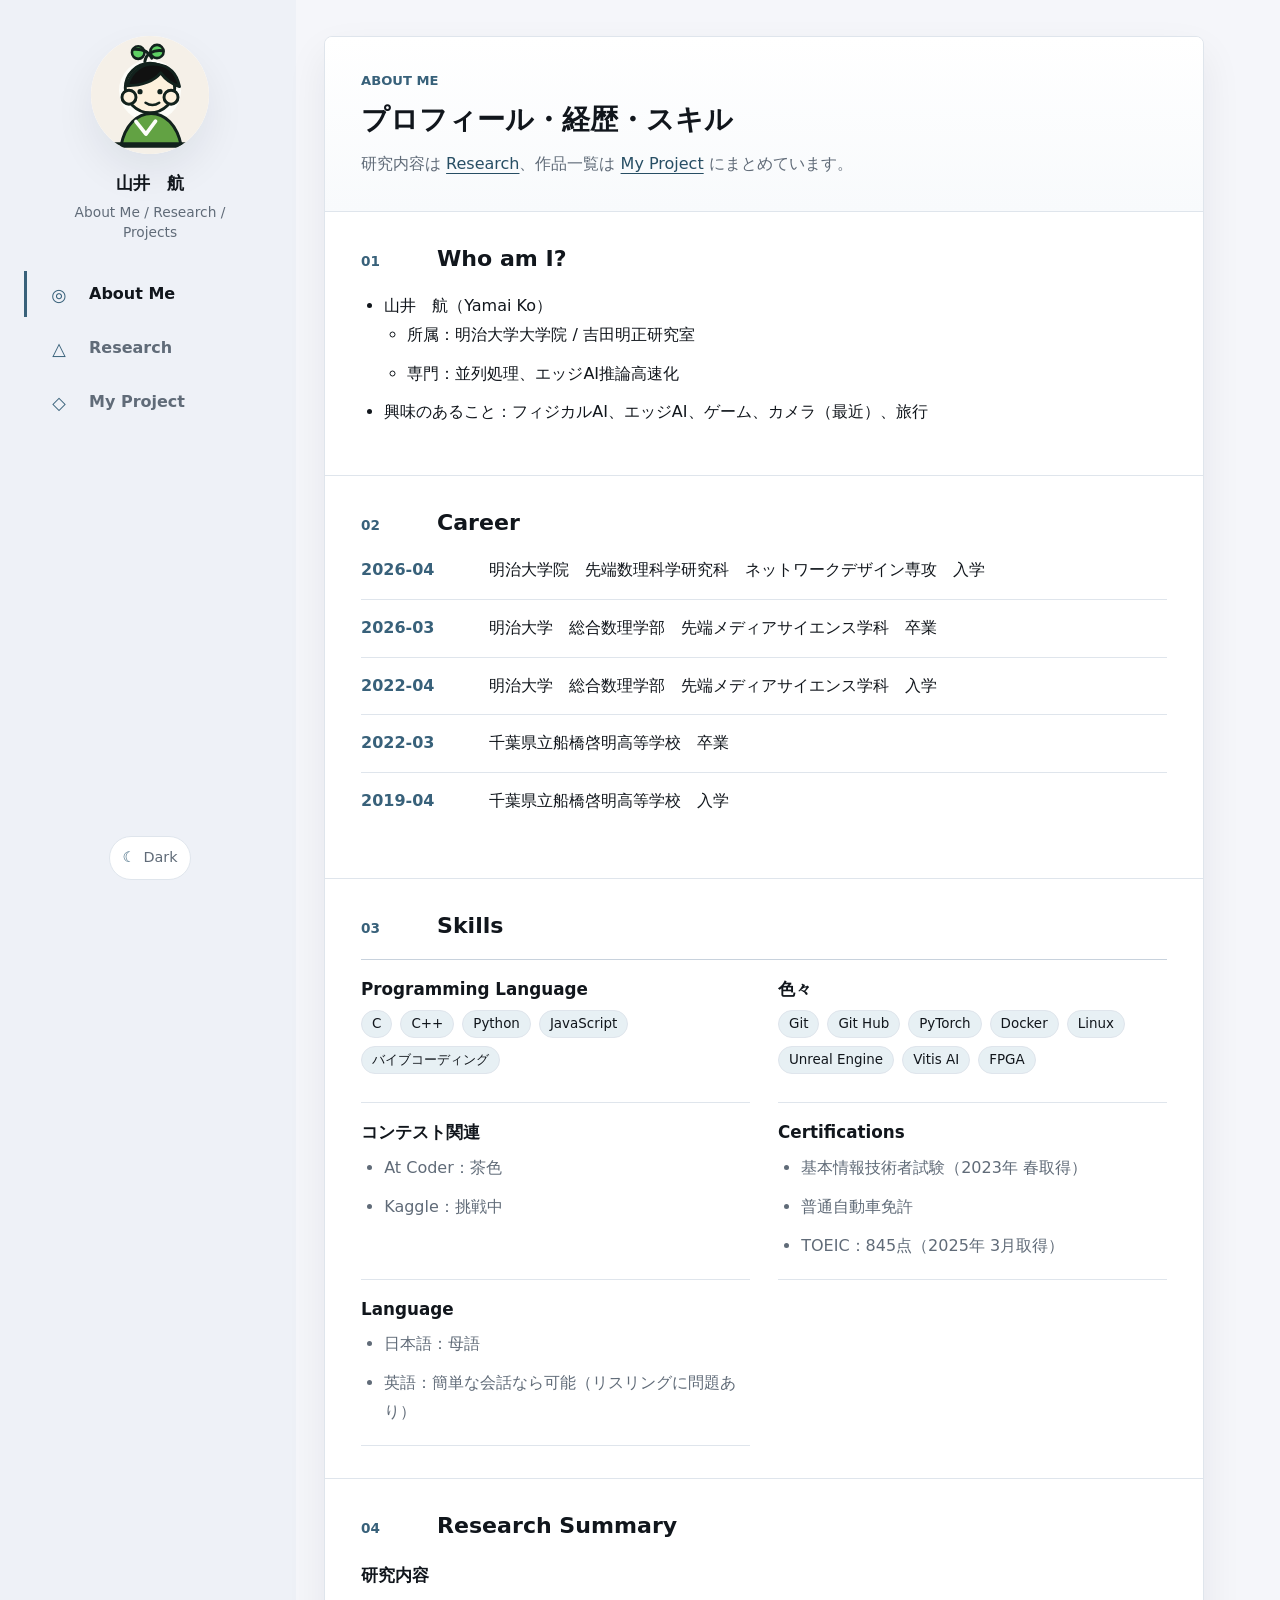
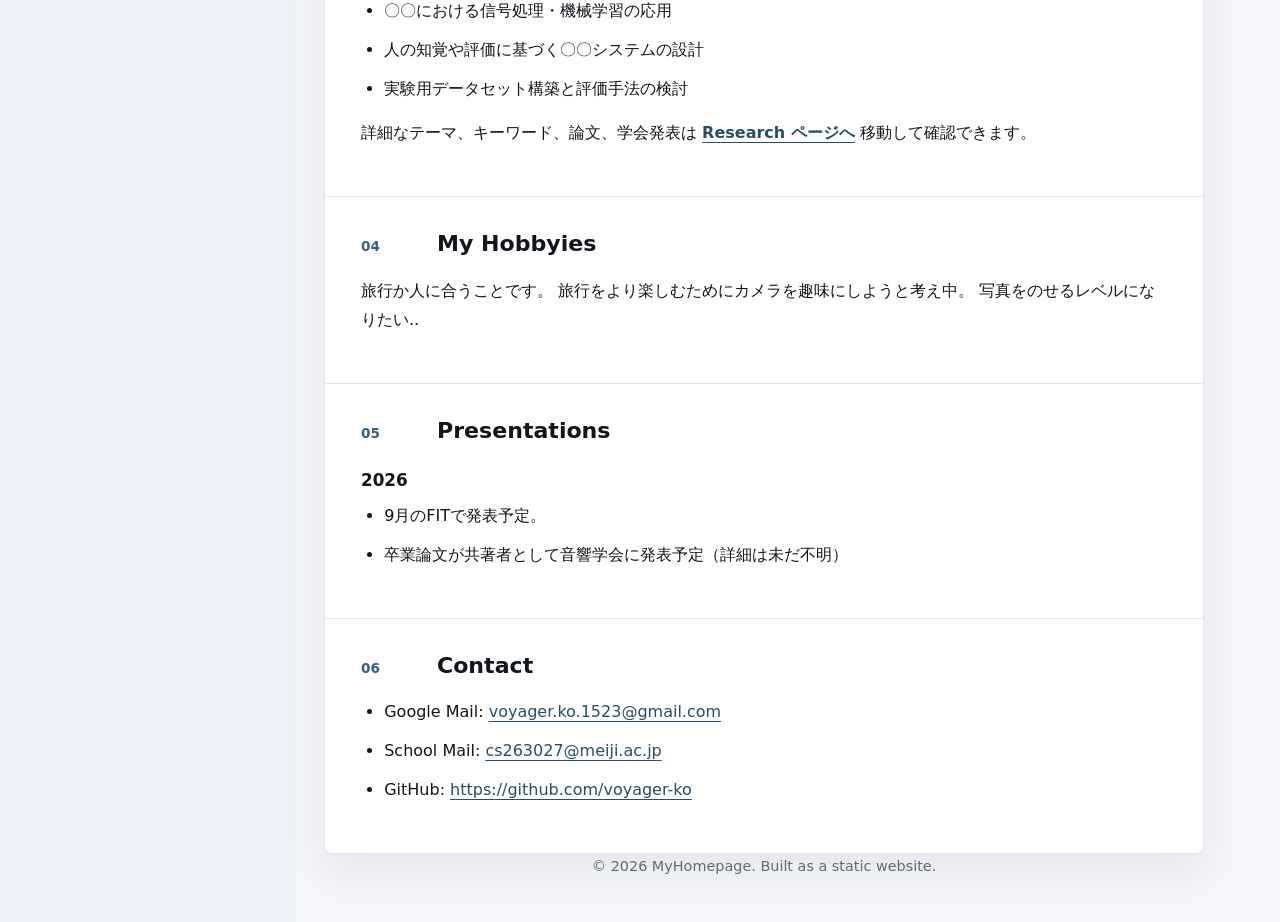
==== index.html @ 7f7b096d "First Commit" ====
<!doctype html>
<html lang="ja">
  <head>
    <meta charset="utf-8" />
    <meta name="viewport" content="width=device-width, initial-scale=1" />
    <title>About Me | MyHomepage</title>
    <meta
      name="description"
      content="プロフィール、経歴、スキル、研究内容をまとめた個人ホームページです。"
    />
    <link rel="stylesheet" href="styles.css" />
  </head>
  <body>
    <div class="site-shell">
      <header class="site-sidebar" id="site-header">
        <a class="brand" href="index.html" aria-label="About Me">
          <img class="avatar" src="assets/avatar.svg" alt="" />
          <span class="brand__name">山井　航</span>
          <span class="brand__note">About Me / Research / Projects</span>
        </a>

        <button class="menu-button" type="button" aria-expanded="false" aria-controls="global-nav">
          <span class="menu-icon" aria-hidden="true"></span>
          <span class="visually-hidden">メニューを開閉</span>
        </button>

        <nav class="global-nav" id="global-nav" aria-label="メインメニュー">
          <a class="nav-link is-active" href="index.html" aria-current="page">
            <span class="nav-icon" aria-hidden="true">◎</span>
            <span>About Me</span>
          </a>
          <a class="nav-link" href="research.html">
            <span class="nav-icon" aria-hidden="true">△</span>
            <span>Research</span>
          </a>
          <a class="nav-link" href="projects.html">
            <span class="nav-icon" aria-hidden="true">◇</span>
            <span>My Project</span>
          </a>
        </nav>

        <button class="theme-toggle" type="button" aria-pressed="false">
          <span class="theme-toggle__icon" aria-hidden="true">☾</span>
          <span>Dark</span>
        </button>
      </header>

      <main class="main-content" id="top">
        <article class="page-panel">
          <header class="page-title">
            <p class="eyebrow">About Me</p>
            <h1>プロフィール・経歴・スキル</h1>
            <p>
              研究内容は <a href="research.html">Research</a>、作品一覧は
              <a href="projects.html">My Project</a> にまとめています。
            </p>
          </header>

          <section id="profile" class="section-block">
            <div class="section-heading">
              <span class="section-number">01</span>
              <h2>Who am I?</h2>
            </div>
            <ul>
              <li>
                山井　航（Yamai Ko）
                <ul>
                  <li>所属：明治大学大学院 / 吉田明正研究室</li>
                  <li>専門：並列処理、エッジAI推論高速化</li>
                </ul>
              </li>
              <li>興味のあること：フィジカルAI、エッジAI、ゲーム、カメラ（最近）、旅行</li>
            </ul>
          </section>

          <section id="career" class="section-block">
            <div class="section-heading">
              <span class="section-number">02</span>
              <h2>Career</h2>
            </div>
            <ol class="timeline">
              <li>
                <time datetime="2026-04">2026-04</time>
                <span>明治大学院　先端数理科学研究科　ネットワークデザイン専攻　入学</span>
              </li>
              <li>
                <time datetime="2026-03">2026-03</time>
                <span>明治大学　総合数理学部　先端メディアサイエンス学科　卒業</span>
              </li>
              <li>
                <time datetime="2022-4">2022-04</time>
                <span>明治大学　総合数理学部　先端メディアサイエンス学科　入学</span>
              </li>
              <li>
                <time datetime="2022-03">2022-03</time>
                <span>千葉県立船橋啓明高等学校　卒業</span>
              </li>
              <li>
                <time datetime="2019-04">2019-04</time>
                <span>千葉県立船橋啓明高等学校　入学</span>
              </li>
            </ol>
          </section>

          <section id="skills" class="section-block">
            <div class="section-heading">
              <span class="section-number">03</span>
              <h2>Skills</h2>
            </div>

            <div class="skill-list">
              <article class="skill-group">
                <h3>Programming Language</h3>
                <p class="tag-list" aria-label="経験したことのあるプログラミング言語">
                  <span>C</span>
                  <span>C++</span>
                  <span>Python</span>
                  <span>JavaScript</span>
                  <span>バイブコーディング</span>
                </p>
              </article>

              <article class="skill-group">
                <h3>色々</h3>
                <p class="tag-list" aria-label="経験したことのあるツールやフレームワーク">
                  <span>Git</span>
                  <span>Git Hub</span>
                  <span>PyTorch</span>
                  <span>Docker</span>
                  <span>Linux</span>
                  <span>Unreal Engine</span>
                  <span>Vitis AI</span>
                  <span>FPGA</span>
                </p>
              </article>

              <article class="skill-group">
                <h3>コンテスト関連</h3>
                <ul class="compact-list">
                  <li>At Coder：茶色</li>
                  <li>Kaggle：挑戦中</li>
                </ul>
              </article>

              <article class="skill-group">
                <h3>Certifications</h3>
                <ul class="compact-list">
                  <li>基本情報技術者試験（2023年 春取得）</li>
                  <li>普通自動車免許</li>
                  <li>TOEIC：845点（2025年 3月取得）</li>
                </ul>
              </article>

              <article class="skill-group">
                <h3>Language</h3>
                <ul class="compact-list">
                  <li>日本語：母語</li>
                  <li>英語：簡単な会話なら可能（リスリングに問題あり）</li>
                </ul>
              </article>
            </div>
          </section>

          <section id="research" class="section-block">
            <div class="section-heading">
              <span class="section-number">04</span>
              <h2>Research Summary</h2>
            </div>

            <h3>研究内容</h3>
            <ul>
              <li>〇〇における信号処理・機械学習の応用</li>
              <li>人の知覚や評価に基づく〇〇システムの設計</li>
              <li>実験用データセット構築と評価手法の検討</li>
            </ul>
            <p>
              詳細なテーマ、キーワード、論文、学会発表は
              <a class="text-button" href="research.html">Research ページへ</a>
              移動して確認できます。
            </p>
          </section>

          <section id="hobby" class="section-block">
            <div class="section-heading">
              <span class="section-number">04</span>
              <h2>My Hobbyies</h2>
            </div>
            旅行か人に合うことです。
            旅行をより楽しむためにカメラを趣味にしようと考え中。
            写真をのせるレベルになりたい..
            </p>
          </section>

          <section id="presentations" class="section-block">
            <div class="section-heading">
              <span class="section-number">05</span>
              <h2>Presentations</h2>
            </div>

            <h3>2026</h3>
            <ul>
              <li>
              9月のFITで発表予定。
              </li>
              <li>
              卒業論文が共著者として音響学会に発表予定（詳細は未だ不明）
              </li>
            </ul>
          </section>

          <section id="contact" class="section-block">
            <div class="section-heading">
              <span class="section-number">06</span>
              <h2>Contact</h2>
            </div>
            <ul>
              <li>Google Mail: <a href="mailto:your-name@example.com">voyager.ko.1523@gmail.com</a></li>
              <li>School Mail: <a href="mailto:your-name@example.com">cs263027@meiji.ac.jp</a></li>
              <li>GitHub: <a href="#">https://github.com/voyager-ko</a></li>
            </ul>
          </section>
        </article>

        <footer class="site-footer">
          <p>© 2026 MyHomepage. Built as a static website.</p>
        </footer>
      </main>
    </div>

    <script src="script.js"></script>
  </body>
</html>
---- styles.css ----
:root {
  color-scheme: light;
  --bg: #f5f6fa;
  --sidebar: #eef1f7;
  --surface: #ffffff;
  --surface-soft: #f8fafc;
  --text: #11161c;
  --muted: #606b78;
  --border: #dfe5ec;
  --border-strong: #c8d2dd;
  --accent: #38617a;
  --accent-soft: #e7f0f4;
  --link: #274e64;
  --shadow: 0 18px 42px rgba(20, 32, 46, 0.07);
}

:root[data-theme="dark"] {
  color-scheme: dark;
  --bg: #171b20;
  --sidebar: #20252c;
  --surface: #252b33;
  --surface-soft: #20262d;
  --text: #f2f5f7;
  --muted: #acb6c2;
  --border: #3a444f;
  --border-strong: #526170;
  --accent: #8dbbd5;
  --accent-soft: #263947;
  --link: #bfdfef;
  --shadow: 0 18px 42px rgba(0, 0, 0, 0.25);
}

* {
  box-sizing: border-box;
}

html {
  scroll-behavior: smooth;
}

body {
  margin: 0;
  min-height: 100vh;
  background:
    linear-gradient(90deg, var(--sidebar) 0 296px, transparent 296px),
    var(--bg);
  color: var(--text);
  font-family:
    system-ui,
    -apple-system,
    BlinkMacSystemFont,
    "Segoe UI",
    "Yu Gothic",
    "Hiragino Kaku Gothic ProN",
    sans-serif;
  font-size: 16px;
  line-height: 1.8;
}

a {
  color: var(--link);
  text-decoration: underline;
  text-decoration-thickness: 0.08em;
  text-underline-offset: 0.22em;
}

a:hover {
  color: var(--accent);
}

img {
  display: block;
  max-width: 100%;
}

.site-shell {
  display: grid;
  grid-template-columns: 252px minmax(0, 1fr);
  gap: 48px;
  width: min(1240px, calc(100% - 48px));
  margin: 0 auto;
  padding: 36px 0 28px;
}

.site-sidebar {
  position: sticky;
  top: 28px;
  align-self: start;
  min-height: calc(100vh - 56px);
  display: flex;
  flex-direction: column;
  gap: 28px;
}

.brand {
  display: grid;
  justify-items: center;
  gap: 8px;
  color: var(--text);
  text-align: center;
  text-decoration: none;
}

.avatar {
  width: 118px;
  height: 118px;
  border-radius: 50%;
  background: var(--surface);
  box-shadow: var(--shadow);
}

.brand__name {
  margin-top: 10px;
  font-size: 1.08rem;
  font-weight: 800;
  line-height: 1.35;
}

.brand__note {
  max-width: 190px;
  color: var(--muted);
  font-size: 0.86rem;
  line-height: 1.45;
}

.global-nav {
  display: grid;
  gap: 8px;
}

.nav-link {
  display: grid;
  grid-template-columns: 32px minmax(0, 1fr);
  align-items: center;
  gap: 12px;
  min-height: 46px;
  padding: 4px 18px;
  border-left: 3px solid transparent;
  color: var(--muted);
  font-weight: 650;
  text-decoration: none;
}

.nav-link:hover,
.nav-link:focus-visible {
  color: var(--text);
}

.nav-link.is-active {
  border-left-color: var(--accent);
  color: var(--text);
}

.nav-icon {
  display: grid;
  place-items: center;
  width: 28px;
  height: 28px;
  color: var(--accent);
  font-size: 1.1rem;
}

.theme-toggle,
.menu-button {
  border: 1px solid var(--border);
  background: var(--surface);
  color: var(--text);
  cursor: pointer;
  font: inherit;
}

.theme-toggle {
  display: inline-flex;
  align-items: center;
  justify-content: center;
  gap: 8px;
  width: fit-content;
  margin: auto auto 0;
  padding: 8px 12px;
  border-radius: 999px;
  color: var(--muted);
  font-size: 0.9rem;
}

.theme-toggle__icon {
  color: var(--accent);
}

.menu-button {
  display: none;
  place-items: center;
  width: 44px;
  height: 44px;
  border-radius: 8px;
}

.menu-icon,
.menu-icon::before,
.menu-icon::after {
  display: block;
  width: 22px;
  height: 2px;
  background: currentColor;
  content: "";
}

.menu-icon {
  position: relative;
}

.menu-icon::before,
.menu-icon::after {
  position: absolute;
  left: 0;
}

.menu-icon::before {
  top: -7px;
}

.menu-icon::after {
  top: 7px;
}

.main-content {
  min-width: 0;
}

.page-panel {
  max-width: 880px;
  background: var(--surface);
  border: 1px solid var(--border);
  border-radius: 8px;
  box-shadow: var(--shadow);
  overflow: hidden;
}

.page-title {
  padding: 32px 36px;
  border-bottom: 1px solid var(--border);
  background:
    linear-gradient(180deg, var(--surface) 0%, var(--surface-soft) 100%);
}

.eyebrow {
  margin: 0 0 8px;
  color: var(--accent);
  font-size: 0.82rem;
  font-weight: 800;
  letter-spacing: 0;
  text-transform: uppercase;
}

.page-title h1 {
  margin: 0;
  font-size: 1.75rem;
  line-height: 1.35;
}

.page-title p:last-child {
  max-width: 680px;
  margin: 12px 0 0;
  color: var(--muted);
}

.section-block {
  padding: 32px 36px;
  scroll-margin-top: 24px;
}

.section-block + .section-block {
  border-top: 1px solid var(--border);
}

.section-heading {
  display: grid;
  grid-template-columns: 58px minmax(0, 1fr);
  align-items: baseline;
  gap: 18px;
  margin-bottom: 18px;
}

.section-number {
  color: var(--accent);
  font-size: 0.85rem;
  font-weight: 850;
  text-transform: uppercase;
}

h1,
h2,
h3 {
  color: var(--text);
  line-height: 1.35;
}

h2 {
  margin: 0;
  font-size: 1.38rem;
}

h3 {
  margin: 24px 0 10px;
  font-size: 1.05rem;
}

p,
ul,
ol {
  margin-top: 0;
}

ul,
ol {
  padding-left: 1.45rem;
}

li + li {
  margin-top: 10px;
}

.timeline {
  display: grid;
  gap: 0;
  padding-left: 0;
  list-style: none;
}

.timeline li {
  display: grid;
  grid-template-columns: 112px minmax(0, 1fr);
  gap: 16px;
  margin: 0;
  padding: 14px 0;
  border-top: 1px solid var(--border);
}

.timeline li:first-child {
  border-top: 0;
  padding-top: 0;
}

.timeline time {
  color: var(--accent);
  font-weight: 800;
}

.tag-list {
  display: flex;
  flex-wrap: wrap;
  gap: 8px;
  padding: 0;
}

.tag-list span {
  display: inline-flex;
  align-items: center;
  min-height: 28px;
  padding: 2px 10px;
  border: 1px solid var(--border);
  border-radius: 999px;
  background: var(--accent-soft);
  color: var(--text);
  font-size: 0.84rem;
  line-height: 1.35;
}

.skill-list {
  display: grid;
  grid-template-columns: repeat(2, minmax(0, 1fr));
  gap: 0 28px;
  border-top: 1px solid var(--border-strong);
}

.skill-group {
  padding: 18px 0;
  border-bottom: 1px solid var(--border);
}

.skill-group h3 {
  margin-top: 0;
}

.skill-group p {
  margin-bottom: 0;
  color: var(--muted);
}

.skill-group .tag-list {
  margin-bottom: 10px;
}

.compact-list {
  margin-bottom: 0;
}

.compact-list li {
  color: var(--muted);
}

.text-button {
  font-weight: 800;
}

.research-grid {
  display: grid;
  grid-template-columns: repeat(3, minmax(0, 1fr));
  gap: 14px;
  margin-top: 20px;
}

.research-card {
  padding: 16px 0 0;
  border-top: 1px solid var(--border-strong);
}

.research-card h3 {
  margin-top: 0;
}

.research-card p {
  margin-bottom: 0;
  color: var(--muted);
}

.research-list {
  display: grid;
  gap: 0;
  padding-left: 0;
  list-style: none;
  border-top: 1px solid var(--border-strong);
}

.research-list li {
  display: grid;
  grid-template-columns: 180px minmax(0, 1fr);
  gap: 18px;
  margin: 0;
  padding: 16px 0;
  border-bottom: 1px solid var(--border);
}

.research-list strong {
  color: var(--text);
}

.research-list span {
  color: var(--muted);
}

.research-accordion-list {
  display: grid;
  gap: 14px;
}

.research-accordion {
  border: 1px solid var(--border-strong);
  border-left: 4px solid var(--accent);
  border-radius: 8px;
  background: var(--surface);
  overflow: hidden;
}

.research-accordion summary {
  display: grid;
  grid-template-columns: minmax(0, 1fr) 34px;
  align-items: center;
  gap: 16px;
  min-height: 88px;
  padding: 18px 20px;
  cursor: pointer;
  list-style: none;
}

.research-accordion summary::-webkit-details-marker {
  display: none;
}

.research-accordion[open] summary {
  border-bottom: 1px solid var(--border);
  background: var(--surface-soft);
}

.research-accordion__label {
  display: block;
  margin-bottom: 6px;
  color: var(--accent);
  font-size: 0.82rem;
  font-weight: 850;
  text-transform: uppercase;
}

.research-accordion__title {
  display: block;
  color: var(--text);
  font-size: 1.18rem;
  font-weight: 850;
  line-height: 1.35;
}

.research-accordion__icon {
  position: relative;
  width: 30px;
  height: 30px;
  border: 1px solid var(--border);
  border-radius: 50%;
  background: var(--surface);
}

.research-accordion__icon::before,
.research-accordion__icon::after {
  position: absolute;
  top: 50%;
  left: 50%;
  width: 12px;
  height: 2px;
  background: var(--accent);
  content: "";
  transform: translate(-50%, -50%);
}

.research-accordion__icon::after {
  transform: translate(-50%, -50%) rotate(90deg);
}

.research-accordion[open] .research-accordion__icon::after {
  opacity: 0;
}

.research-accordion__body {
  padding: 20px;
}

.research-accordion__body > p {
  color: var(--muted);
}

.research-detail-section {
  padding: 18px 0;
}

.research-detail-section:first-child {
  padding-top: 0;
}

.research-detail-section + .research-detail-section {
  border-top: 1px solid var(--border);
}

.research-detail-section h3 {
  margin-top: 0;
  color: var(--accent);
  font-size: 1rem;
}

.research-detail-section h4 {
  margin: 18px 0 8px;
  color: var(--text);
  font-size: 0.96rem;
  line-height: 1.45;
}

.research-detail-section h3 + h4 {
  margin-top: 4px;
}

.research-detail-section p,
.research-detail-section li {
  color: var(--muted);
}

.research-detail-section p + p {
  margin-top: 10px;
}

.research-detail-section .tag-list {
  margin-bottom: 0;
}

.research-meta {
  display: grid;
  gap: 0;
  margin: 18px 0 0;
}

.research-meta div {
  display: grid;
  grid-template-columns: 96px minmax(0, 1fr);
  gap: 16px;
  padding: 12px 0;
  border-top: 1px solid var(--border);
}

.research-meta dt {
  color: var(--text);
  font-weight: 800;
}

.research-meta dd {
  margin: 0;
  color: var(--muted);
}

.project-index {
  border-top: 1px solid var(--border-strong);
}

.project-row {
  display: grid;
  grid-template-columns: minmax(0, 1fr) auto;
  align-items: center;
  gap: 24px;
  padding: 20px 0;
  border-bottom: 1px solid var(--border);
}

.project-row h3,
.project-detail h3 {
  margin-top: 0;
}

.project-row p,
.project-detail p {
  margin-bottom: 0;
  color: var(--muted);
}

.detail-button {
  display: inline-flex;
  align-items: center;
  justify-content: center;
  min-height: 38px;
  padding: 6px 14px;
  border: 1px solid var(--accent);
  border-radius: 999px;
  color: var(--accent);
  font-size: 0.9rem;
  font-weight: 750;
  text-decoration: none;
  white-space: nowrap;
}

.detail-button:hover {
  background: var(--accent);
  color: var(--surface);
}

.project-detail {
  padding: 24px 0;
  border-top: 1px solid var(--border);
  scroll-margin-top: 24px;
}

.project-detail:first-of-type {
  border-top-color: var(--border-strong);
}

.project-kicker {
  margin-bottom: 8px;
  color: var(--accent) !important;
  font-size: 0.82rem;
  font-weight: 800;
}

.project-detail .tag-list {
  margin: 16px 0 0;
}

.project-actions {
  display: flex;
  flex-wrap: wrap;
  gap: 16px;
  margin-top: 14px;
}

.site-footer {
  max-width: 880px;
  color: var(--muted);
  font-size: 0.9rem;
  text-align: center;
}

.visually-hidden {
  position: absolute;
  width: 1px;
  height: 1px;
  padding: 0;
  overflow: hidden;
  clip: rect(0, 0, 0, 0);
  white-space: nowrap;
  border: 0;
}

@media (max-width: 900px) {
  body {
    background: var(--bg);
  }

  .site-shell {
    display: block;
    width: min(760px, calc(100% - 28px));
    padding-top: 24px;
  }

  .site-sidebar {
    position: relative;
    top: auto;
    min-height: auto;
    display: grid;
    grid-template-columns: minmax(0, 1fr) 44px;
    gap: 16px;
    margin-bottom: 20px;
  }

  .brand {
    grid-template-columns: 76px minmax(0, 1fr);
    justify-items: start;
    align-items: center;
    text-align: left;
  }

  .avatar {
    grid-row: span 2;
    width: 76px;
    height: 76px;
  }

  .brand__name {
    margin-top: 0;
  }

  .brand__note {
    max-width: none;
  }

  .menu-button {
    display: grid;
    justify-self: end;
    margin-top: 8px;
  }

  .global-nav,
  .theme-toggle {
    grid-column: 1 / -1;
  }

  .global-nav {
    display: none;
    padding-top: 12px;
    border-top: 1px solid var(--border);
  }

  .site-sidebar.is-open .global-nav {
    display: grid;
  }

  .theme-toggle {
    margin: 0;
  }
}

@media (max-width: 560px) {
  body {
    font-size: 15px;
  }

  .site-shell {
    width: min(100% - 20px, 520px);
    padding-top: 16px;
  }

  .page-title,
  .section-block {
    padding: 24px 18px;
  }

  .page-title h1 {
    font-size: 1.42rem;
  }

  .section-heading {
    grid-template-columns: 1fr;
    gap: 2px;
  }

  .timeline li,
  .project-row,
  .research-list li,
  .research-meta div {
    grid-template-columns: 1fr;
    gap: 10px;
  }

  .research-grid {
    grid-template-columns: 1fr;
  }

  .skill-list {
    grid-template-columns: 1fr;
  }

  .detail-button {
    justify-self: start;
  }
}
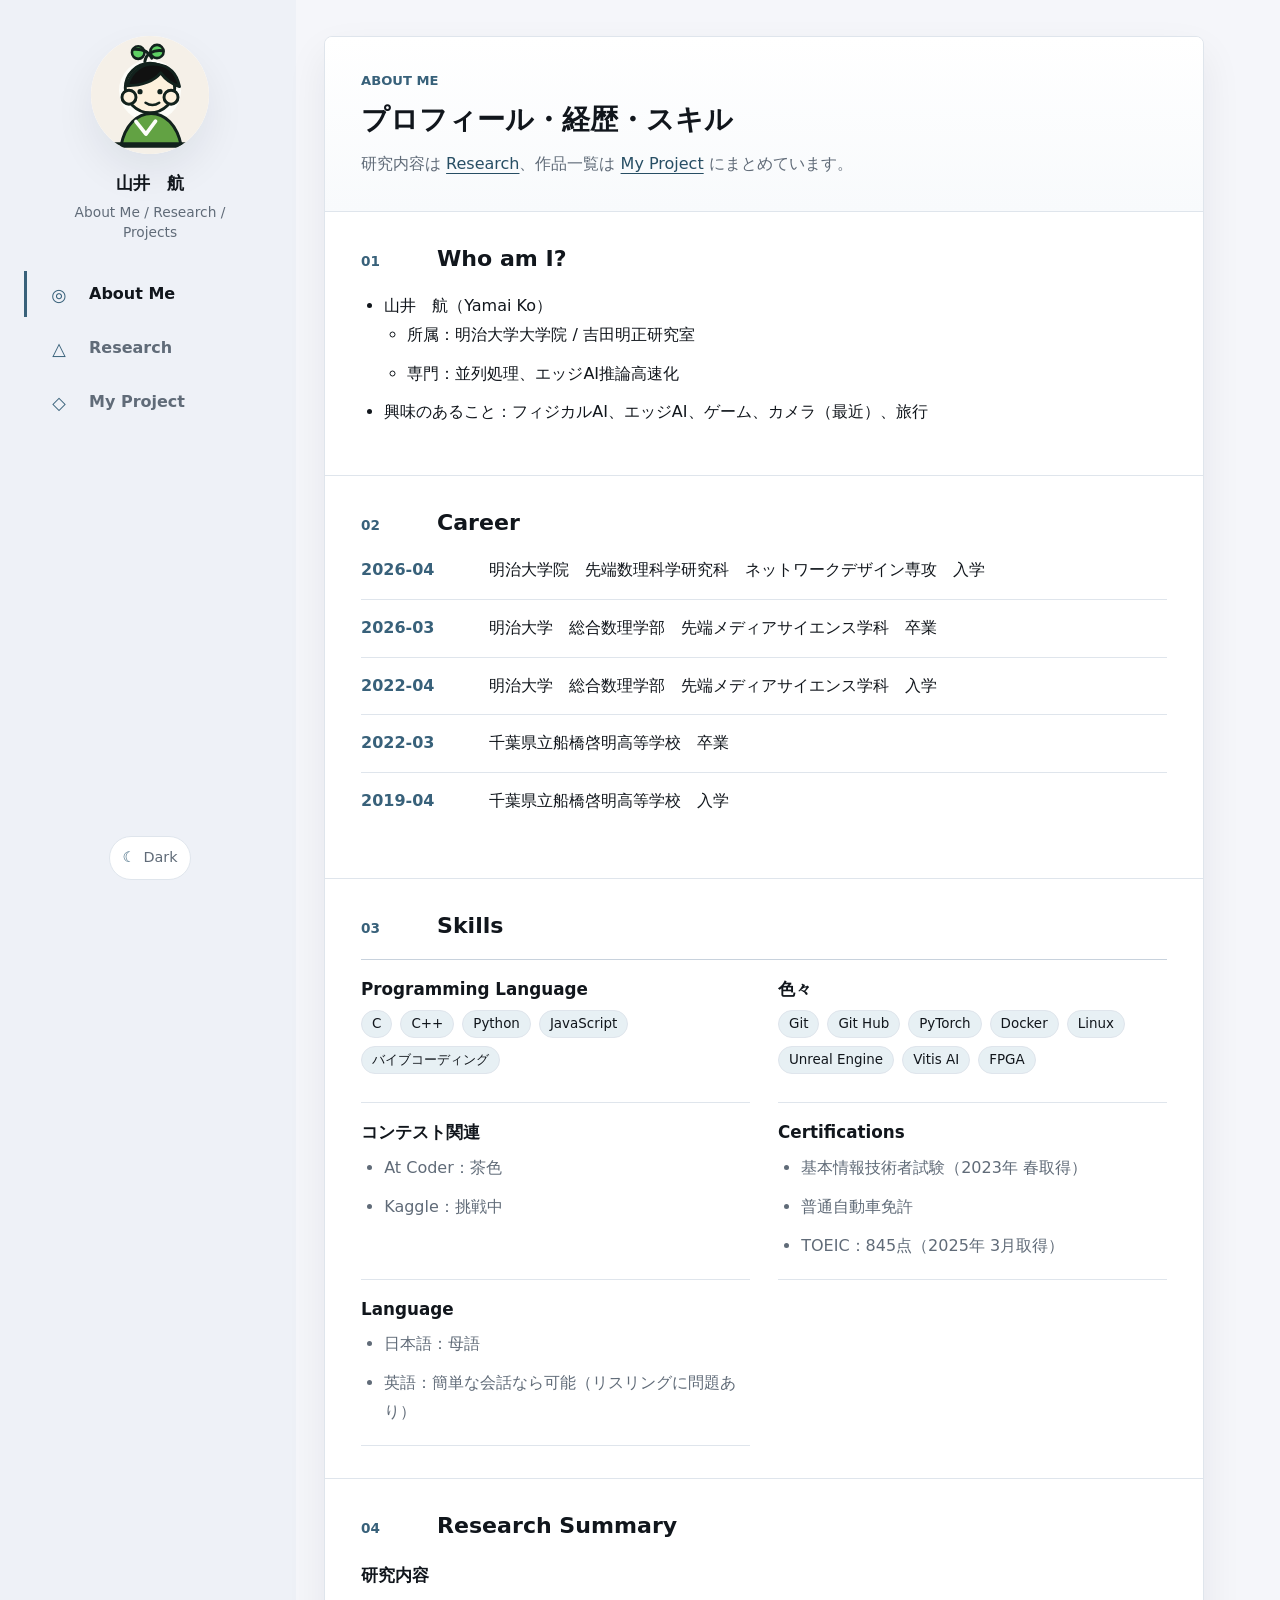
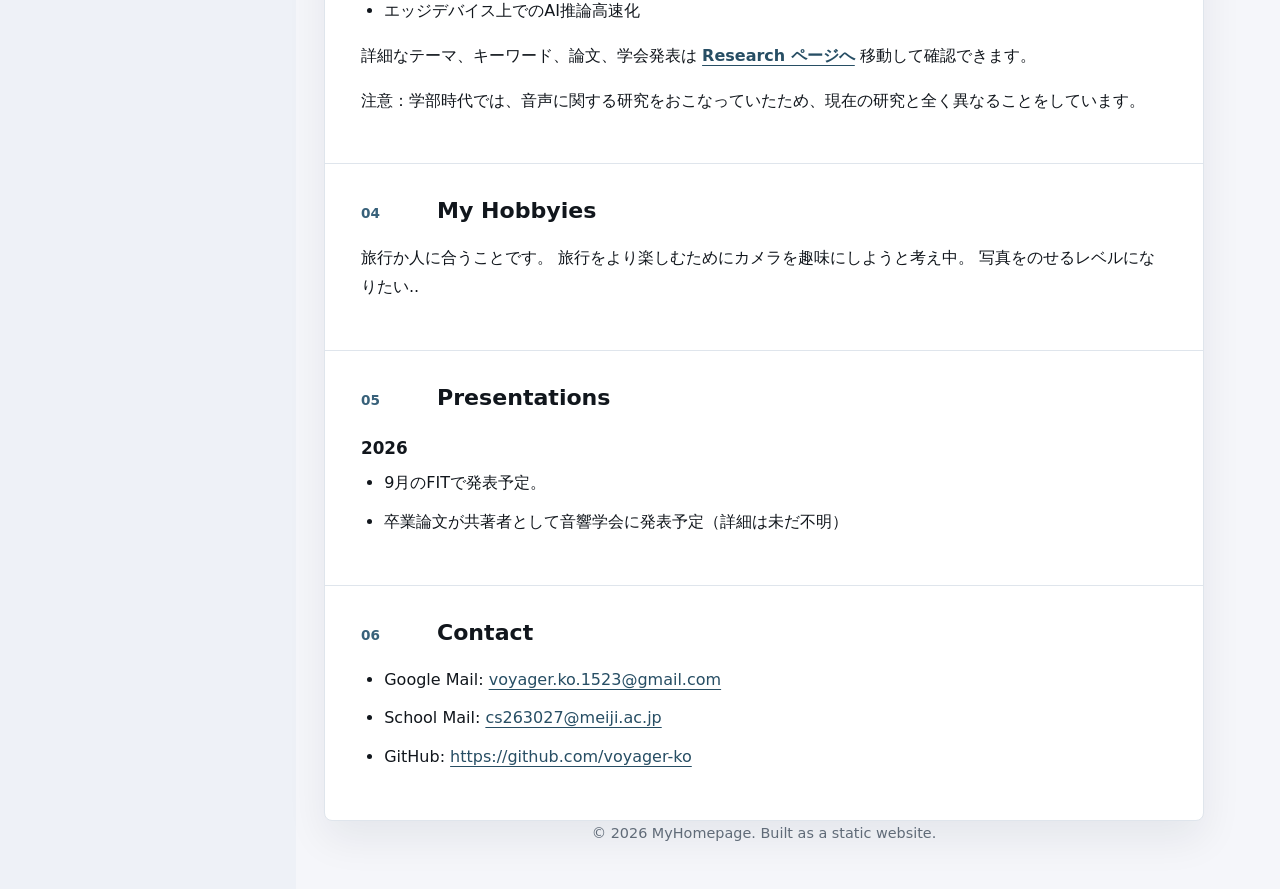
==== commit 56bf6852: "内容の編集" ====
--- a/index.html
+++ b/index.html
@@ -169,15 +169,14 @@
 
             <h3>研究内容</h3>
             <ul>
-              <li>〇〇における信号処理・機械学習の応用</li>
-              <li>人の知覚や評価に基づく〇〇システムの設計</li>
-              <li>実験用データセット構築と評価手法の検討</li>
+              <li>エッジデバイス上でのAI推論高速化</li>
             </ul>
             <p>
               詳細なテーマ、キーワード、論文、学会発表は
               <a class="text-button" href="research.html">Research ページへ</a>
               移動して確認できます。
             </p>
+            <p>注意：学部時代では、音声に関する研究をおこなっていたため、現在の研究と全く異なることをしています。</p>
           </section>
 
           <section id="hobby" class="section-block">
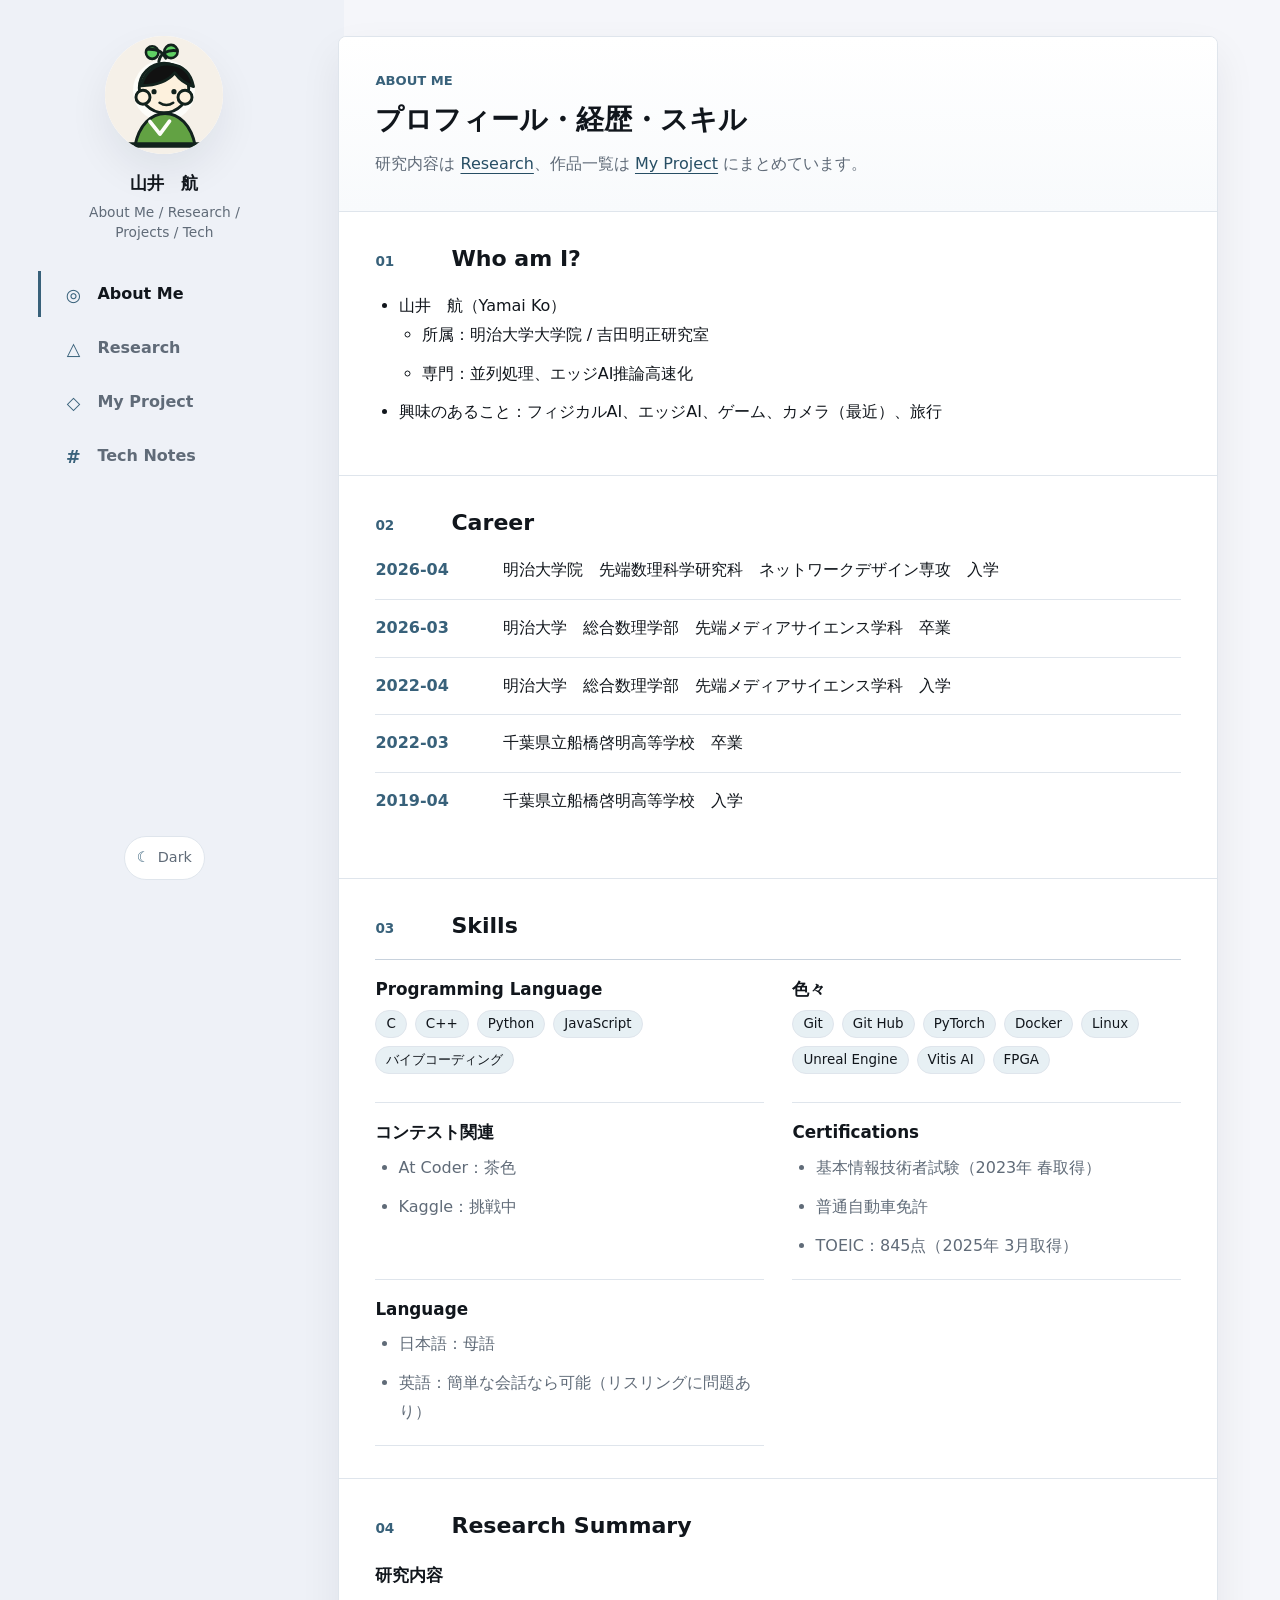
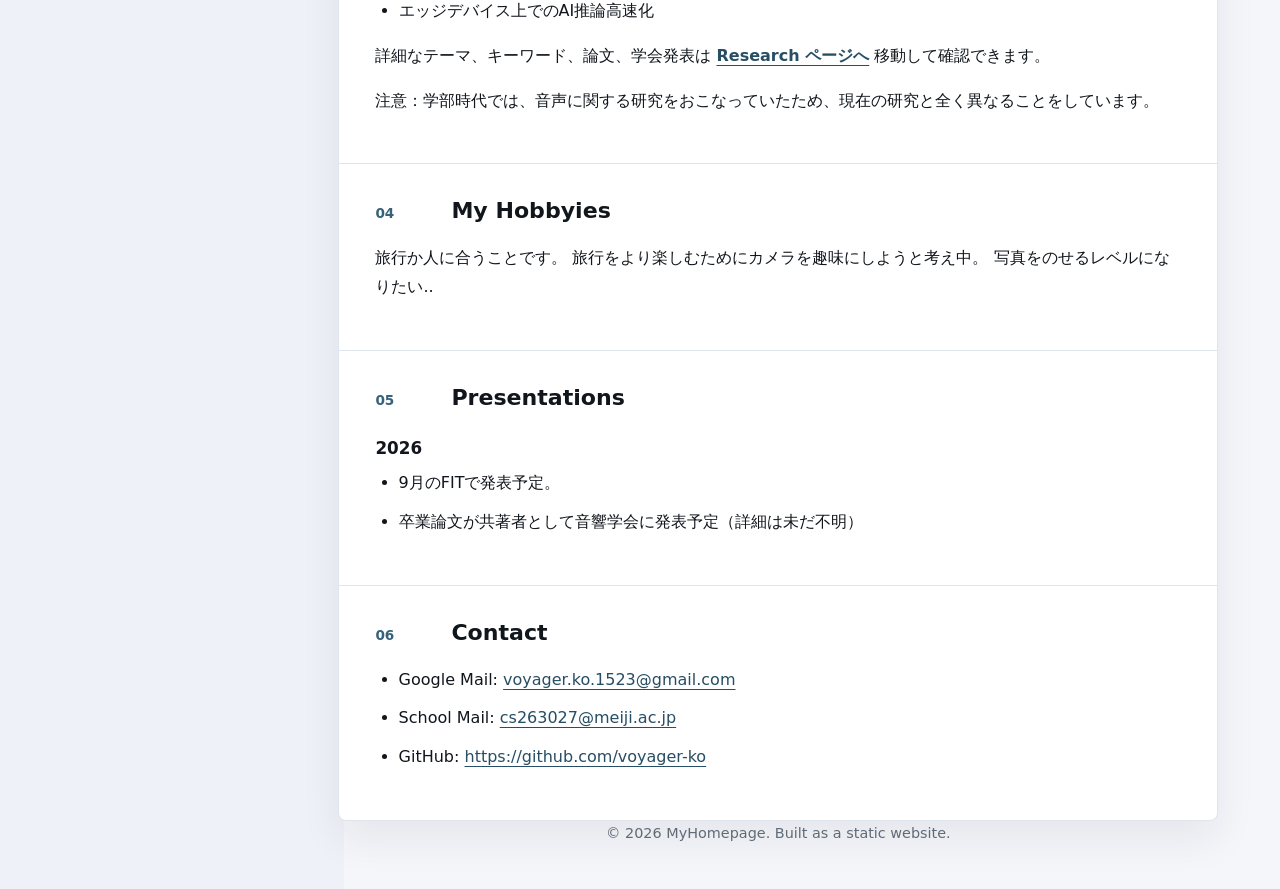
==== commit ee12122d: "アップデート　動画と音声の追加" ====
--- a/index.html
+++ b/index.html
@@ -16,7 +16,7 @@
         <a class="brand" href="index.html" aria-label="About Me">
           <img class="avatar" src="assets/avatar.svg" alt="" />
           <span class="brand__name">山井　航</span>
-          <span class="brand__note">About Me / Research / Projects</span>
+          <span class="brand__note">About Me / Research / Projects / Tech</span>
         </a>
 
         <button class="menu-button" type="button" aria-expanded="false" aria-controls="global-nav">
@@ -36,6 +36,10 @@
           <a class="nav-link" href="projects.html">
             <span class="nav-icon" aria-hidden="true">◇</span>
             <span>My Project</span>
+          </a>
+          <a class="nav-link" href="tech.html">
+            <span class="nav-icon" aria-hidden="true">#</span>
+            <span>Tech Notes</span>
           </a>
         </nav>
 
--- a/styles.css
+++ b/styles.css
@@ -42,7 +42,7 @@
   margin: 0;
   min-height: 100vh;
   background:
-    linear-gradient(90deg, var(--sidebar) 0 296px, transparent 296px),
+    linear-gradient(90deg, var(--sidebar) 0 clamp(248px, 28vw, 344px), transparent clamp(248px, 28vw, 344px)),
     var(--bg);
   color: var(--text);
   font-family:
@@ -75,10 +75,10 @@
 
 .site-shell {
   display: grid;
-  grid-template-columns: 252px minmax(0, 1fr);
-  gap: 48px;
-  width: min(1240px, calc(100% - 48px));
-  margin: 0 auto;
+  grid-template-columns: clamp(200px, 22vw, 252px) minmax(0, 1fr);
+  gap: clamp(24px, 4vw, 48px);
+  width: min(1240px, calc(100% - clamp(32px, 6vw, 96px)));
+  margin: 0 auto 0 clamp(16px, 3vw, 48px);
   padding: 36px 0 28px;
 }
 
@@ -86,6 +86,7 @@
   position: sticky;
   top: 28px;
   align-self: start;
+  min-width: 0;
   min-height: calc(100vh - 56px);
   display: flex;
   flex-direction: column;
@@ -96,6 +97,7 @@
   display: grid;
   justify-items: center;
   gap: 8px;
+  min-width: 0;
   color: var(--text);
   text-align: center;
   text-decoration: none;
@@ -117,10 +119,11 @@
 }
 
 .brand__note {
-  max-width: 190px;
+  max-width: min(100%, 190px);
   color: var(--muted);
   font-size: 0.86rem;
   line-height: 1.45;
+  overflow-wrap: anywhere;
 }
 
 .global-nav {
@@ -130,15 +133,16 @@
 
 .nav-link {
   display: grid;
-  grid-template-columns: 32px minmax(0, 1fr);
+  grid-template-columns: 28px minmax(0, 1fr);
   align-items: center;
-  gap: 12px;
+  gap: 10px;
   min-height: 46px;
-  padding: 4px 18px;
+  padding: 4px clamp(10px, 1.5vw, 18px);
   border-left: 3px solid transparent;
   color: var(--muted);
   font-weight: 650;
   text-decoration: none;
+  overflow-wrap: anywhere;
 }
 
 .nav-link:hover,
@@ -224,9 +228,11 @@
 
 .main-content {
   min-width: 0;
+  max-width: 100%;
 }
 
 .page-panel {
+  width: 100%;
   max-width: 880px;
   background: var(--surface);
   border: 1px solid var(--border);
@@ -535,6 +541,26 @@
   color: var(--muted);
 }
 
+.tech-note__summary {
+  display: grid;
+  gap: 8px;
+  min-width: 0;
+}
+
+.tech-note__description {
+  color: var(--muted);
+  font-size: 0.94rem;
+  line-height: 1.55;
+}
+
+.tech-note__tags {
+  margin: 2px 0 0;
+}
+
+.tech-note__tags span {
+  font-size: 0.78rem;
+}
+
 .research-detail-section {
   padding: 18px 0;
 }
@@ -664,6 +690,43 @@
 
 .project-detail .tag-list {
   margin: 16px 0 0;
+}
+
+.project-media {
+  margin: 18px 0 0;
+  overflow: hidden;
+  border: 1px solid var(--border);
+  border-radius: 8px;
+  background: var(--surface-soft);
+}
+
+.project-media video {
+  display: block;
+  width: 100%;
+  aspect-ratio: 16 / 9;
+  object-fit: contain;
+  background: #000;
+}
+
+.project-audio {
+  display: grid;
+  gap: 10px;
+  margin: 18px 0 0;
+  padding: 14px;
+  border: 1px solid var(--border);
+  border-radius: 8px;
+  background: var(--surface-soft);
+}
+
+.project-audio span {
+  color: var(--accent);
+  font-size: 0.86rem;
+  font-weight: 800;
+}
+
+.project-audio audio {
+  display: block;
+  width: 100%;
 }
 
 .project-actions {
@@ -691,7 +754,7 @@
   border: 0;
 }
 
-@media (max-width: 900px) {
+@media (max-width: 980px) {
   body {
     background: var(--bg);
   }
@@ -699,6 +762,7 @@
   .site-shell {
     display: block;
     width: min(760px, calc(100% - 28px));
+    margin: 0 auto;
     padding-top: 24px;
   }
 
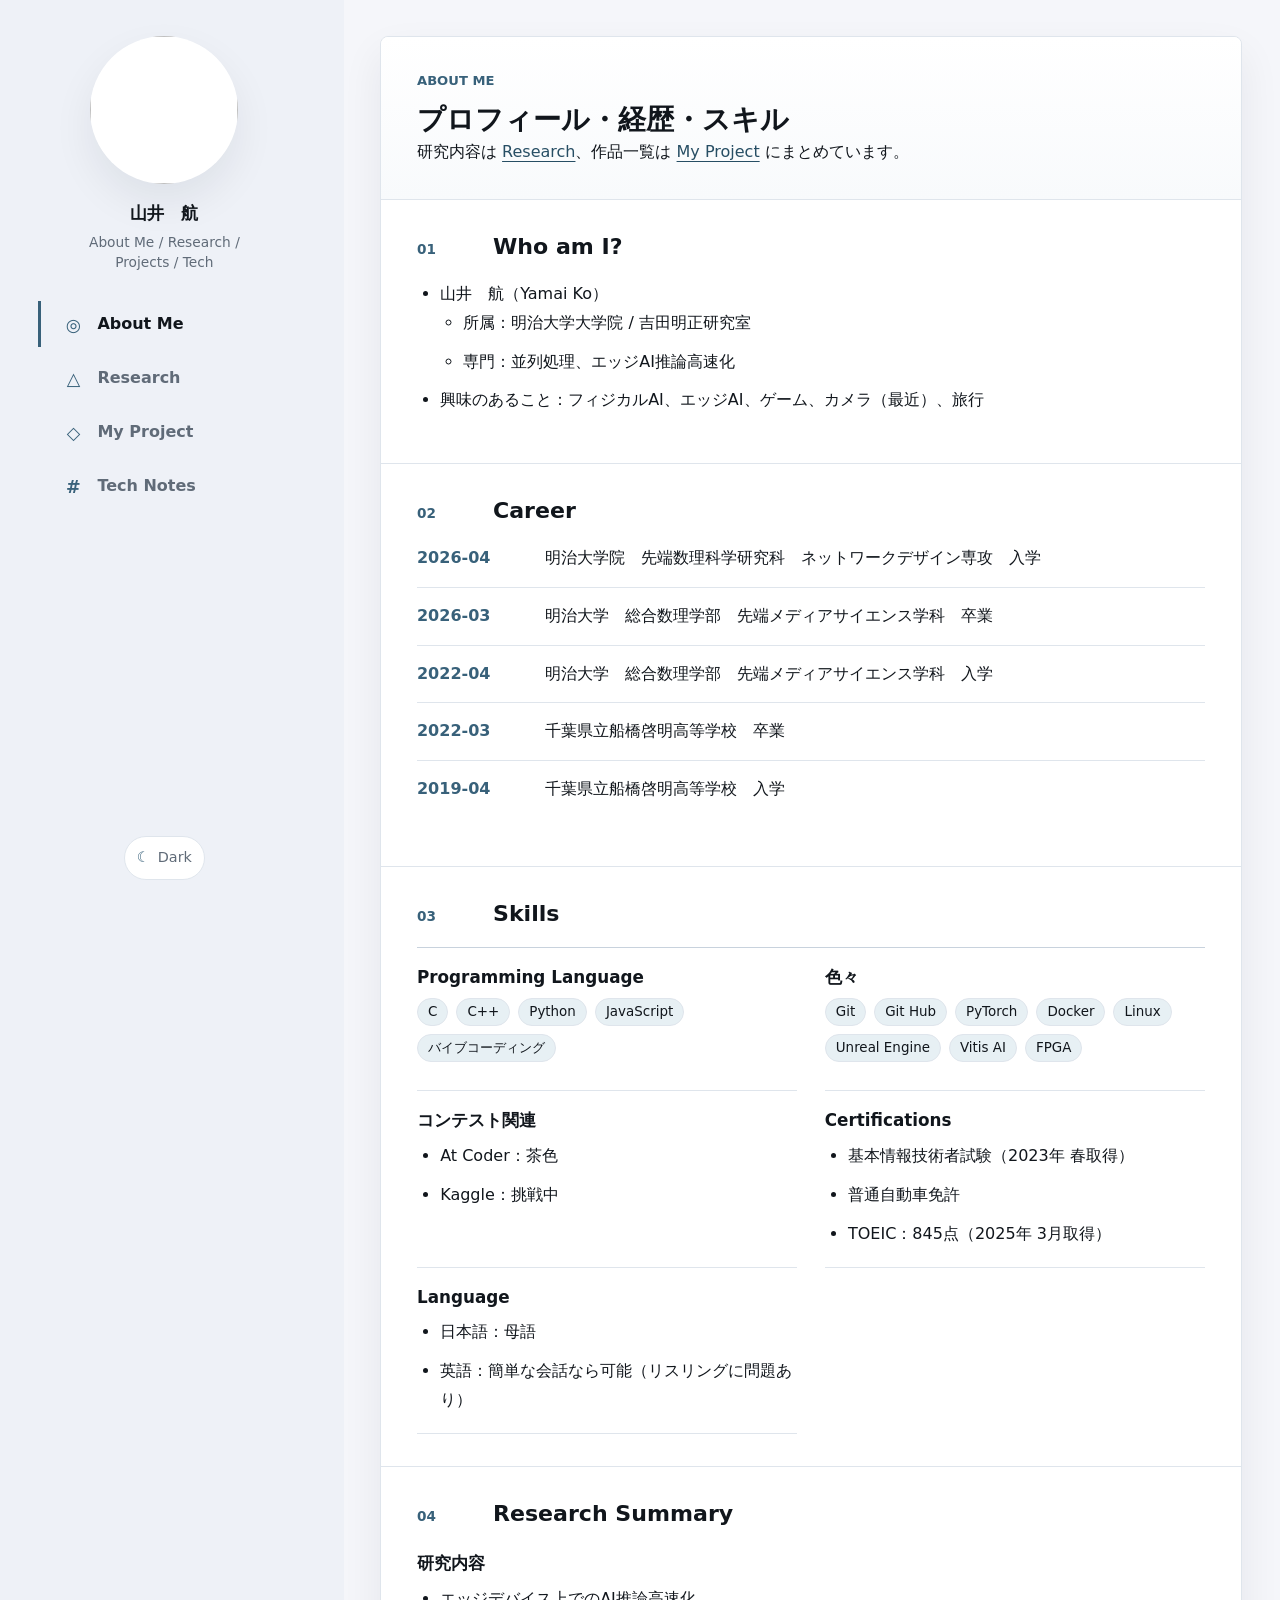
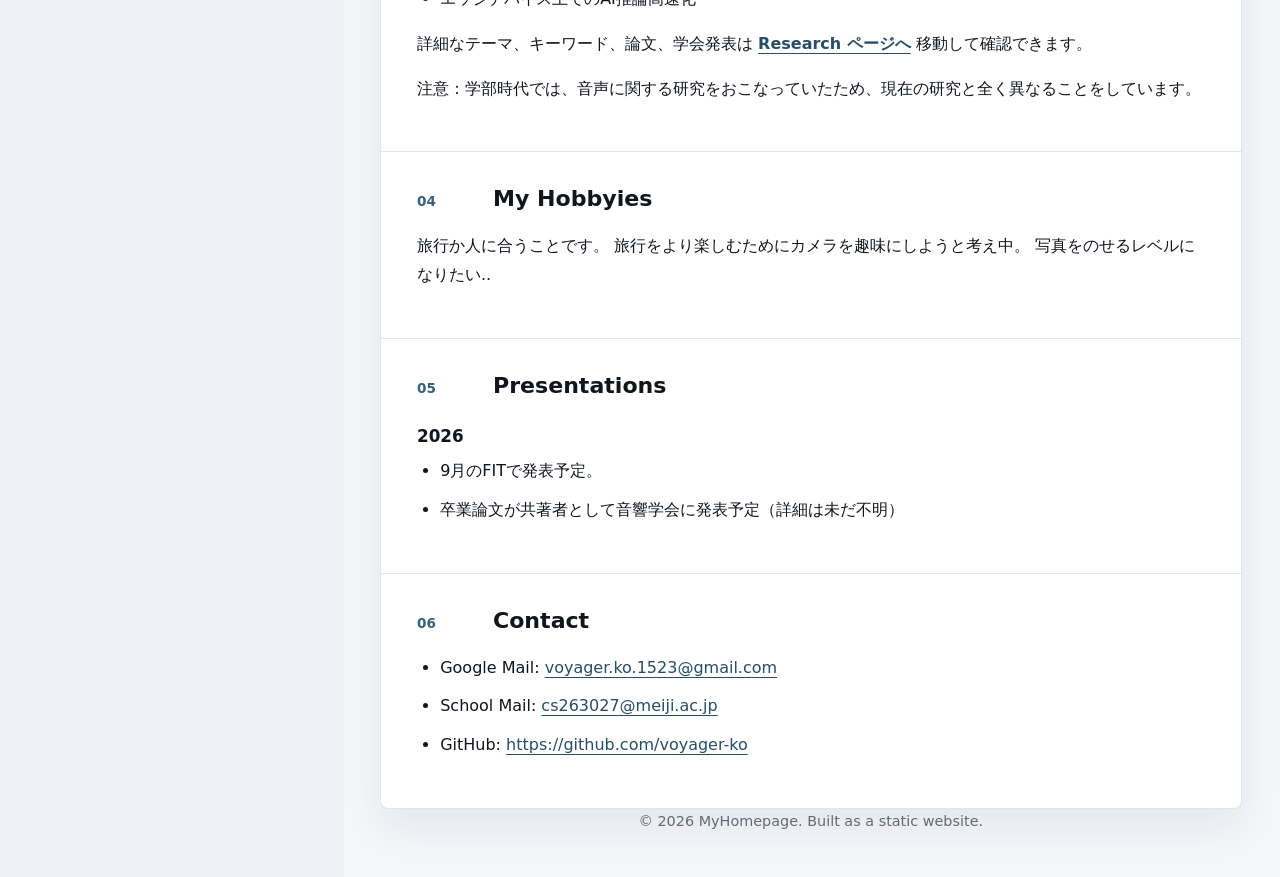
==== commit 0a1c7e31: "完成品　適宜追加" ====
--- a/index.html
+++ b/index.html
@@ -14,7 +14,7 @@
     <div class="site-shell">
       <header class="site-sidebar" id="site-header">
         <a class="brand" href="index.html" aria-label="About Me">
-          <img class="avatar" src="assets/avatar.svg" alt="" />
+          <img class="avatar" src="assets/myface2.jpg" alt="" />
           <span class="brand__name">山井　航</span>
           <span class="brand__note">About Me / Research / Projects / Tech</span>
         </a>
@@ -54,10 +54,8 @@
           <header class="page-title">
             <p class="eyebrow">About Me</p>
             <h1>プロフィール・経歴・スキル</h1>
-            <p>
               研究内容は <a href="research.html">Research</a>、作品一覧は
               <a href="projects.html">My Project</a> にまとめています。
-            </p>
           </header>
 
           <section id="profile" class="section-block">
@@ -230,6 +228,6 @@
       </main>
     </div>
 
-    <script src="script.js"></script>
+    <script src="script.js?v=2"></script>
   </body>
 </html>
--- a/styles.css
+++ b/styles.css
@@ -21,7 +21,7 @@
   --surface: #252b33;
   --surface-soft: #20262d;
   --text: #f2f5f7;
-  --muted: #acb6c2;
+  --muted: #d5dde6;
   --border: #3a444f;
   --border-strong: #526170;
   --accent: #8dbbd5;
@@ -76,7 +76,7 @@
 .site-shell {
   display: grid;
   grid-template-columns: clamp(200px, 22vw, 252px) minmax(0, 1fr);
-  gap: clamp(24px, 4vw, 48px);
+  gap: clamp(72px, 7vw, 140px);
   width: min(1240px, calc(100% - clamp(32px, 6vw, 96px)));
   margin: 0 auto 0 clamp(16px, 3vw, 48px);
   padding: 36px 0 28px;
@@ -104,9 +104,10 @@
 }
 
 .avatar {
-  width: 118px;
-  height: 118px;
+  width: 148px;
+  height: 148px;
   border-radius: 50%;
+  object-fit: cover;
   background: var(--surface);
   box-shadow: var(--shadow);
 }
@@ -398,10 +399,6 @@
 
 .compact-list {
   margin-bottom: 0;
-}
-
-.compact-list li {
-  color: var(--muted);
 }
 
 .text-button {
@@ -708,6 +705,105 @@
   background: #000;
 }
 
+.maze-comparison {
+  display: grid;
+  grid-template-columns: minmax(0, 1fr) auto minmax(0, 1fr);
+  align-items: center;
+  gap: 18px;
+  margin: 18px 0 0;
+  padding: 16px;
+  border: 1px solid var(--border);
+  border-radius: 8px;
+  background: var(--surface-soft);
+}
+
+.maze-comparison figure {
+  display: grid;
+  gap: 10px;
+  margin: 0;
+  min-width: 0;
+}
+
+.maze-comparison img {
+  width: 100%;
+  aspect-ratio: 16 / 10;
+  object-fit: contain;
+  border: 1px solid var(--border);
+  border-radius: 8px;
+  background: var(--surface);
+  cursor: zoom-in;
+}
+
+.maze-comparison figcaption {
+  color: var(--muted);
+  font-size: 0.88rem;
+  font-weight: 750;
+  text-align: center;
+}
+
+.maze-comparison__arrow {
+  color: var(--accent);
+  font-size: 1.8rem;
+  font-weight: 850;
+  line-height: 1;
+}
+
+.image-lightbox {
+  position: fixed;
+  inset: 0;
+  z-index: 50;
+  display: none;
+  place-items: center;
+  padding: 28px;
+  background: rgba(8, 12, 17, 0.78);
+}
+
+.image-lightbox.is-open {
+  display: grid;
+}
+
+.image-lightbox__content {
+  display: grid;
+  gap: 12px;
+  width: min(1120px, 100%);
+  max-height: calc(100vh - 56px);
+}
+
+.image-lightbox__image {
+  display: block;
+  width: 100%;
+  max-height: calc(100vh - 120px);
+  object-fit: contain;
+  border-radius: 8px;
+  background: var(--surface);
+  box-shadow: 0 24px 70px rgba(0, 0, 0, 0.45);
+}
+
+.image-lightbox__caption {
+  margin: 0;
+  color: #f2f5f7;
+  font-weight: 750;
+  text-align: center;
+}
+
+.image-lightbox__close {
+  position: fixed;
+  top: 18px;
+  right: 18px;
+  display: grid;
+  place-items: center;
+  width: 42px;
+  height: 42px;
+  border: 1px solid rgba(255, 255, 255, 0.28);
+  border-radius: 8px;
+  background: rgba(20, 26, 33, 0.82);
+  color: #f2f5f7;
+  cursor: pointer;
+  font: inherit;
+  font-size: 1.5rem;
+  line-height: 1;
+}
+
 .project-audio {
   display: grid;
   gap: 10px;
@@ -777,7 +873,7 @@
   }
 
   .brand {
-    grid-template-columns: 76px minmax(0, 1fr);
+    grid-template-columns: 86px minmax(0, 1fr);
     justify-items: start;
     align-items: center;
     text-align: left;
@@ -785,8 +881,8 @@
 
   .avatar {
     grid-row: span 2;
-    width: 76px;
-    height: 76px;
+    width: 86px;
+    height: 86px;
   }
 
   .brand__name {
@@ -866,4 +962,13 @@
   .detail-button {
     justify-self: start;
   }
-}
+
+  .maze-comparison {
+    grid-template-columns: 1fr;
+  }
+
+  .maze-comparison__arrow {
+    justify-self: center;
+    transform: rotate(90deg);
+  }
+}
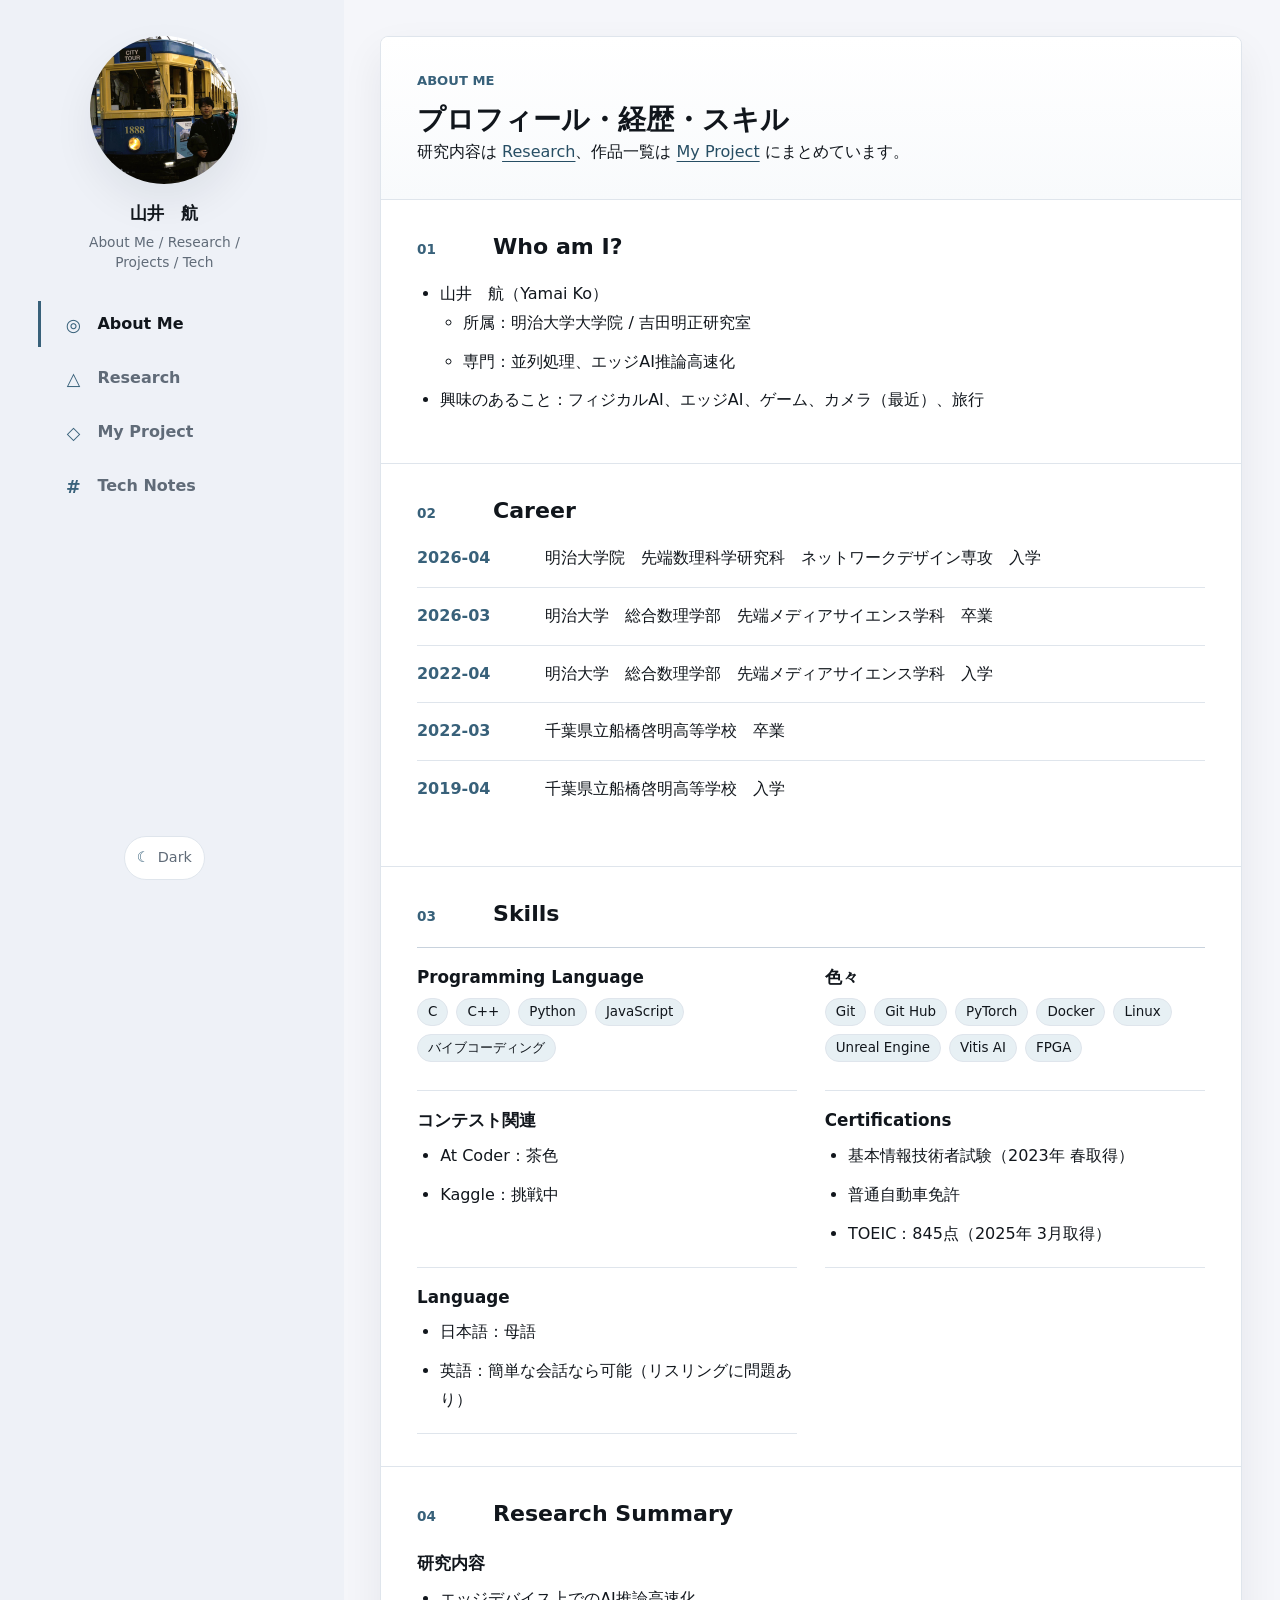
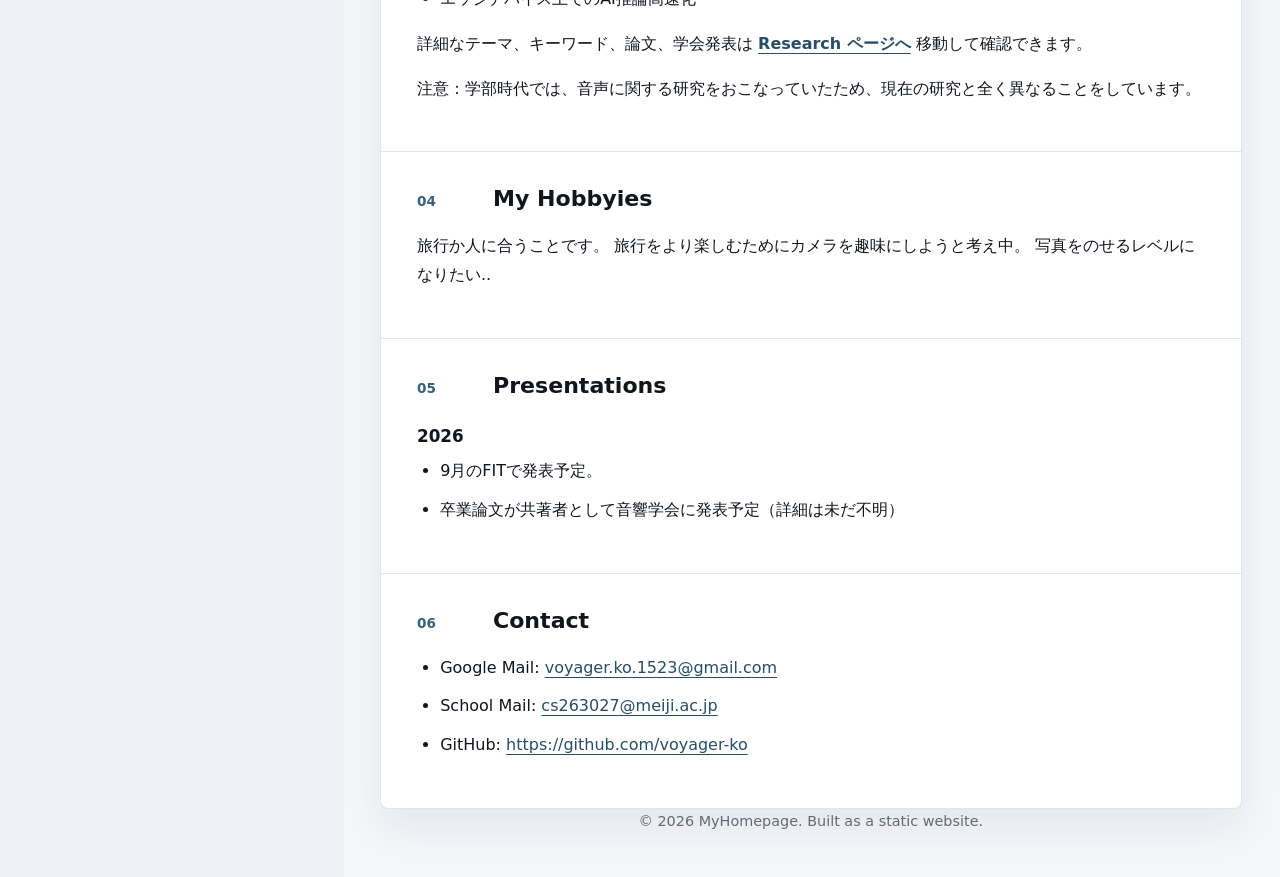
==== commit 56df1d04: "画像ファイルの修正" ====
--- a/index.html
+++ b/index.html
@@ -14,7 +14,7 @@
     <div class="site-shell">
       <header class="site-sidebar" id="site-header">
         <a class="brand" href="index.html" aria-label="About Me">
-          <img class="avatar" src="assets/myface2.jpg" alt="" />
+          <img class="avatar" src="assets/myface2.JPG" alt="" />
           <span class="brand__name">山井　航</span>
           <span class="brand__note">About Me / Research / Projects / Tech</span>
         </a>
